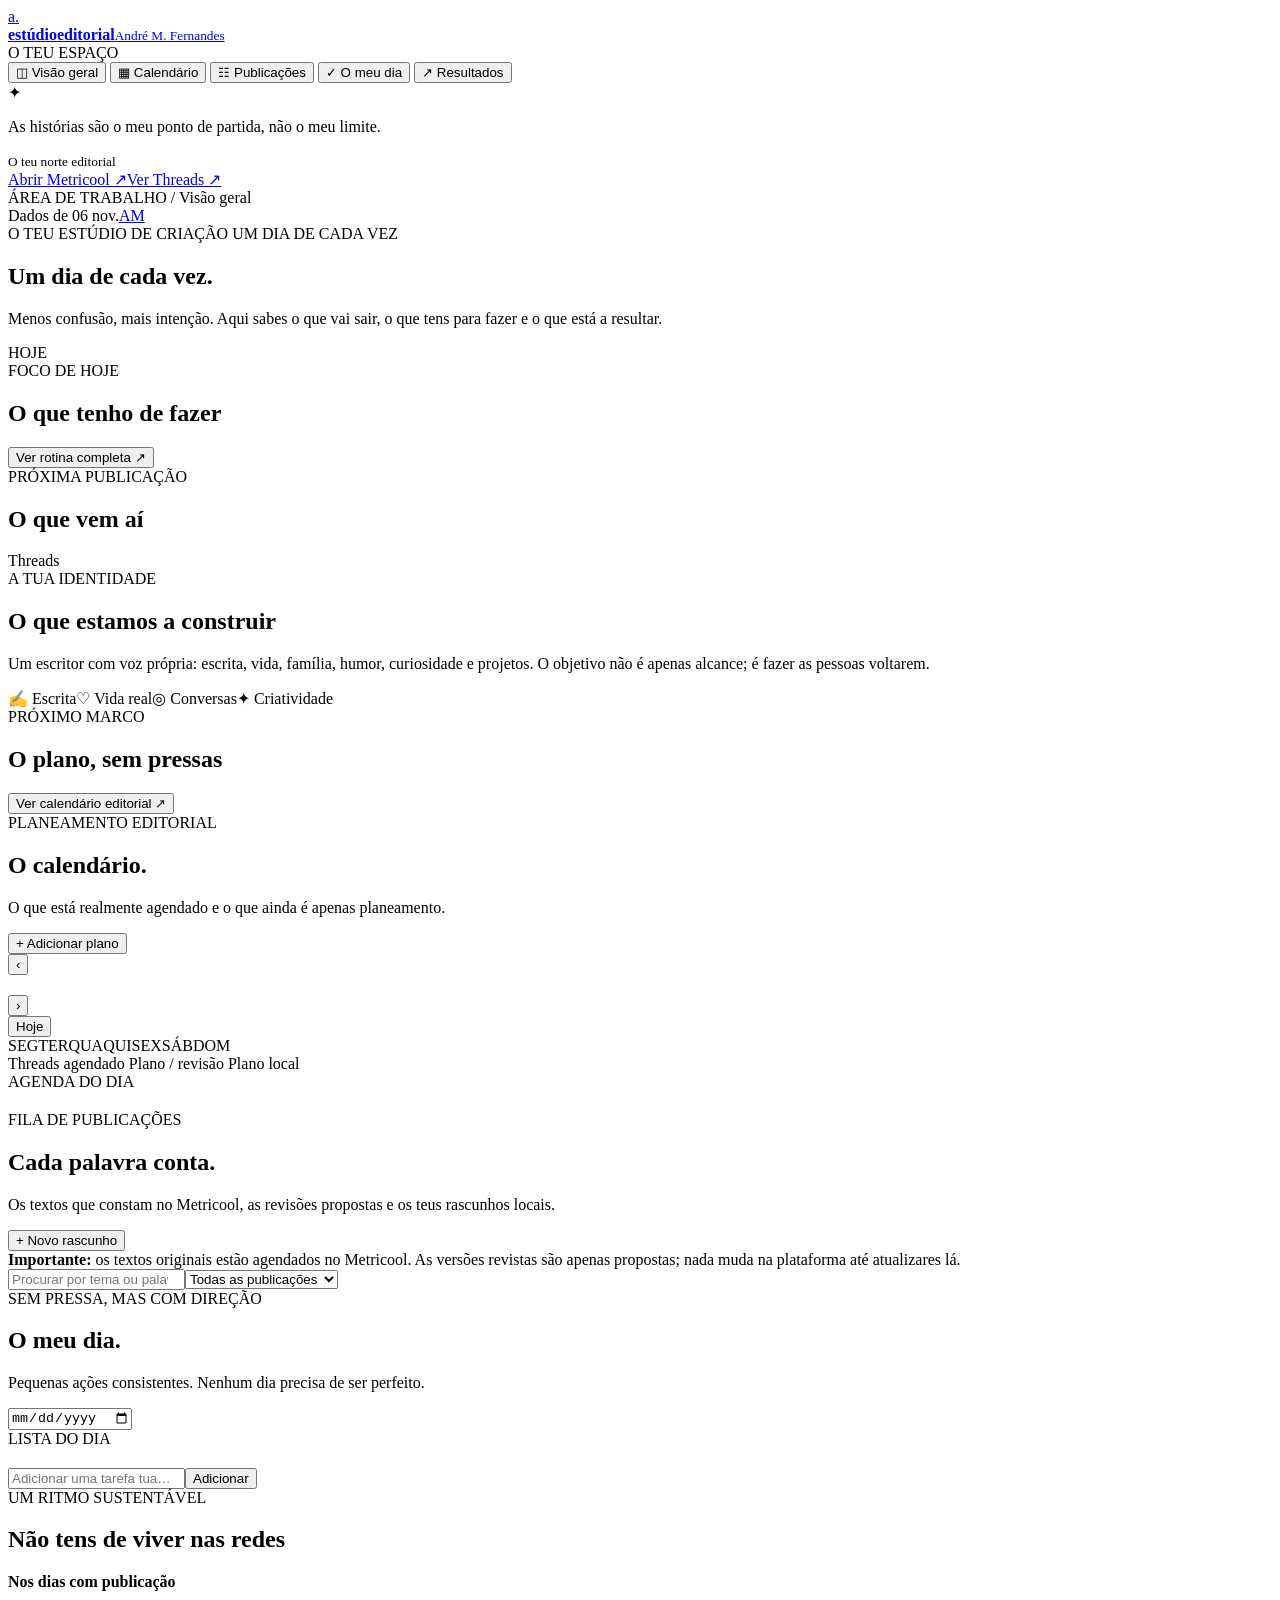
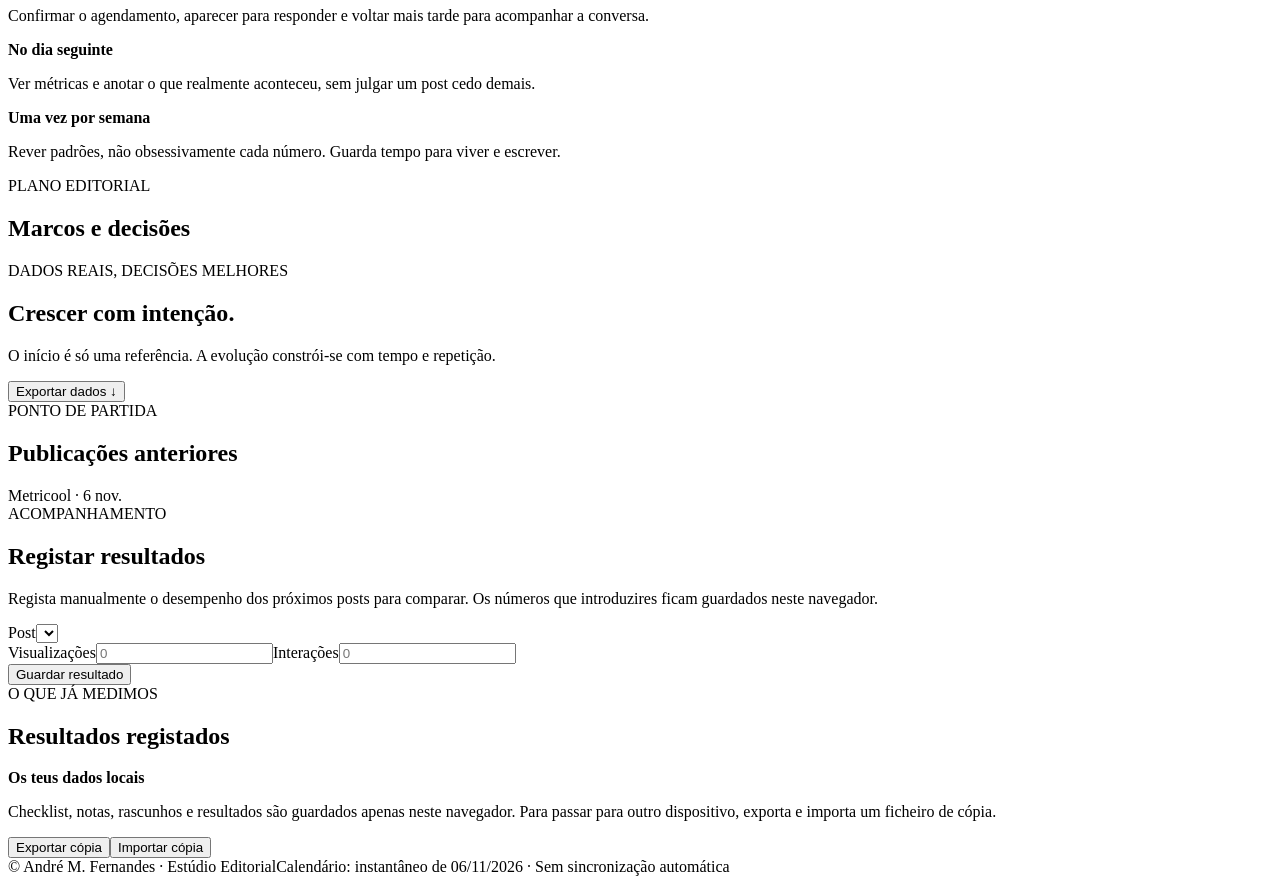
==== editorial/index.html @ ea798ae0 "feat(editorial): criar painel editorial responsivo" ====
<!doctype html>
<html lang="pt-PT">
<head>
  <meta charset="utf-8">
  <meta name="viewport" content="width=device-width, initial-scale=1, viewport-fit=cover">
  <meta name="theme-color" content="#f6f4ef">
  <meta name="description" content="Painel editorial de André M. Fernandes: calendário, publicações do Threads, rotinas e resultados.">
  <title>Estúdio Editorial · André M. Fernandes</title>
  <link rel="stylesheet" href="style.css">
  <script defer src="data.js"></script>
  <script defer src="app.js"></script>
</head>
<body>
  <div class="app-shell">
    <aside class="sidebar" aria-label="Navegação principal">
      <a class="brand" href="#inicio" aria-label="Estúdio Editorial, início">
        <div class="brand-mark">a<span>.</span></div>
        <span><strong>estúdio<span class="brand-dim">editorial</span></strong><small>André M. Fernandes</small></span>
      </a>
      <div class="nav-label">O TEU ESPAÇO</div>
      <nav class="side-nav">
        <button class="nav-link active" data-view="inicio"><span>◫</span> Visão geral</button>
        <button class="nav-link" data-view="calendario"><span>▦</span> Calendário</button>
        <button class="nav-link" data-view="publicacoes"><span>☷</span> Publicações</button>
        <button class="nav-link" data-view="rotina"><span>✓</span> O meu dia</button>
        <button class="nav-link" data-view="resultados"><span>↗</span> Resultados</button>
      </nav>
      <div class="sidebar-note"><span class="note-symbol">✦</span><p>As histórias são o meu ponto de partida, não o meu limite.</p><small>O teu norte editorial</small></div>
      <div class="sidebar-footer"><a href="https://app.metricool.com/" target="_blank" rel="noopener noreferrer">Abrir Metricool ↗</a><a href="https://www.threads.com/@andre.f.m.fernandes" target="_blank" rel="noopener noreferrer">Ver Threads ↗</a></div>
    </aside>
    <div class="workspace">
      <header class="topbar">
        <div class="crumb"><span class="crumb-dot"></span> ÁREA DE TRABALHO <span class="slash">/</span> <span id="crumb-current">Visão geral</span></div>
        <div class="top-actions"><span class="tiny-status"><span class="status-dot"></span> Dados de 06 nov.</span><a class="mini-avatar" href="https://www.threads.com/@andre.f.m.fernandes" aria-label="Abrir perfil Threads" target="_blank" rel="noopener noreferrer">AM</a></div>
      </header>
      <main id="main">
        <section class="view active" id="view-inicio" aria-labelledby="title-home">
          <div class="eyebrow">O TEU ESTÚDIO DE CRIAÇÃO <span class="eyebrow-line"></span> UM DIA DE CADA VEZ</div>
          <div class="heading-row"><div><h1 id="title-home">Um dia de cada vez<span class="period">.</span></h1><p class="lede">Menos confusão, mais intenção. Aqui sabes o que vai sair, o que tens para fazer e o que está a resultar.</p></div><div class="date-badge" id="today-chip">HOJE</div></div>
          <div class="stats" id="home-stats"></div>
          <div class="dash-grid">
            <section class="panel daily-panel"><div class="panel-head"><div><span class="eyebrow small">FOCO DE HOJE</span><h2>O que tenho de fazer</h2></div><button class="text-action" data-goto="rotina">Ver rotina completa ↗</button></div><div id="home-tasks" class="task-list"></div></section>
            <section class="panel next-panel"><div class="panel-head"><div><span class="eyebrow small">PRÓXIMA PUBLICAÇÃO</span><h2>O que vem aí</h2></div><span class="pill" id="next-state">Threads</span></div><div id="next-post"></div></section>
          </div>
          <div class="dash-grid bottom">
            <section class="panel"><div class="panel-head"><div><span class="eyebrow small">A TUA IDENTIDADE</span><h2>O que estamos a construir</h2></div></div><p class="panel-text">Um escritor com voz própria: escrita, vida, família, humor, curiosidade e projetos. O objetivo não é apenas alcance; é fazer as pessoas voltarem.</p><div class="pill-list"><span class="soft-pill">✍️ Escrita</span><span class="soft-pill">♡ Vida real</span><span class="soft-pill">◎ Conversas</span><span class="soft-pill">✦ Criatividade</span></div></section>
            <section class="panel"><div class="panel-head"><div><span class="eyebrow small">PRÓXIMO MARCO</span><h2>O plano, sem pressas</h2></div></div><div id="home-milestone"></div><button class="text-action bottom-link" data-goto="calendario">Ver calendário editorial ↗</button></section>
          </div>
        </section>
        <section class="view" id="view-calendario" aria-labelledby="title-calendar">
          <div class="eyebrow">PLANEAMENTO EDITORIAL</div><div class="heading-row"><div><h1 id="title-calendar">O calendário<span class="period">.</span></h1><p class="lede">O que está realmente agendado e o que ainda é apenas planeamento.</p></div><button class="primary-btn" data-action="new-event">+ Adicionar plano</button></div>
          <div class="calendar-shell"><div class="calendar-main panel"><div class="calendar-head"><div><button class="icon-btn" data-action="prev-month" aria-label="Mês anterior">‹</button><h2 id="month-title"></h2><button class="icon-btn" data-action="next-month" aria-label="Mês seguinte">›</button></div><button class="outline-btn" data-action="go-today">Hoje</button></div><div class="weekdays"><span>SEG</span><span>TER</span><span>QUA</span><span>QUI</span><span>SEX</span><span>SÁB</span><span>DOM</span></div><div id="calendar-grid" class="calendar-grid"></div><div class="legend"><span><i class="legend-dot blue"></i> Threads agendado</span><span><i class="legend-dot gold"></i> Plano / revisão</span><span><i class="legend-dot green"></i> Plano local</span></div></div><aside class="panel day-aside"><div class="eyebrow small">AGENDA DO DIA</div><h2 id="selected-date-title"></h2><div id="selected-date-events"></div></aside></div>
        </section>
        <section class="view" id="view-publicacoes" aria-labelledby="title-posts">
          <div class="eyebrow">FILA DE PUBLICAÇÕES</div><div class="heading-row"><div><h1 id="title-posts">Cada palavra conta<span class="period">.</span></h1><p class="lede">Os textos que constam no Metricool, as revisões propostas e os teus rascunhos locais.</p></div><button class="primary-btn" data-action="new-post">+ Novo rascunho</button></div>
          <div class="notice"><strong>Importante:</strong> os textos originais estão agendados no Metricool. As versões revistas são apenas propostas; nada muda na plataforma até atualizares lá.</div>
          <div class="toolbar"><input id="post-search" type="search" placeholder="Procurar por tema ou palavra…" aria-label="Pesquisar publicações"><select id="post-filter" aria-label="Filtrar publicações"><option value="all">Todas as publicações</option><option value="review">Com revisão proposta</option><option value="escrita">Escrita</option><option value="vida">Vida e relações</option><option value="debate">Debate</option><option value="livros">Livros</option><option value="familia">Família</option><option value="local">Planeamento local</option></select></div>
          <div id="post-list" class="posts-list"></div>
        </section>
        <section class="view" id="view-rotina" aria-labelledby="title-routine">
          <div class="eyebrow">SEM PRESSA, MAS COM DIREÇÃO</div><div class="heading-row"><div><h1 id="title-routine">O meu dia<span class="period">.</span></h1><p class="lede">Pequenas ações consistentes. Nenhum dia precisa de ser perfeito.</p></div><input type="date" id="routine-date" aria-label="Escolher data"></div>
          <div class="dash-grid"><section class="panel"><div class="panel-head"><div><span class="eyebrow small">LISTA DO DIA</span><h2 id="routine-day-title"></h2></div><span class="pill" id="routine-progress"></span></div><div id="routine-tasks" class="task-list"></div><form id="extra-task-form" class="inline-form"><input required id="extra-task" maxlength="120" placeholder="Adicionar uma tarefa tua…" aria-label="Nova tarefa"><button type="submit">Adicionar</button></form></section><section class="panel"><div class="panel-head"><div><span class="eyebrow small">UM RITMO SUSTENTÁVEL</span><h2>Não tens de viver nas redes</h2></div></div><div class="routine-tip"><strong>Nos dias com publicação</strong><p>Confirmar o agendamento, aparecer para responder e voltar mais tarde para acompanhar a conversa.</p></div><div class="routine-tip"><strong>No dia seguinte</strong><p>Ver métricas e anotar o que realmente aconteceu, sem julgar um post cedo demais.</p></div><div class="routine-tip"><strong>Uma vez por semana</strong><p>Rever padrões, não obsessivamente cada número. Guarda tempo para viver e escrever.</p></div></section></div>
          <section class="panel milestone-panel"><div class="panel-head"><div><span class="eyebrow small">PLANO EDITORIAL</span><h2>Marcos e decisões</h2></div></div><div id="milestones" class="timeline"></div></section>
        </section>
        <section class="view" id="view-resultados" aria-labelledby="title-results">
          <div class="eyebrow">DADOS REAIS, DECISÕES MELHORES</div><div class="heading-row"><div><h1 id="title-results">Crescer com intenção<span class="period">.</span></h1><p class="lede">O início é só uma referência. A evolução constrói-se com tempo e repetição.</p></div><button class="outline-btn" data-action="export-backup">Exportar dados ↓</button></div>
          <div class="stats" id="result-stats"></div>
          <div class="dash-grid"><section class="panel"><div class="panel-head"><div><span class="eyebrow small">PONTO DE PARTIDA</span><h2>Publicações anteriores</h2></div><span class="pill">Metricool · 6 nov.</span></div><div id="historical-chart" class="mini-chart"></div></section><section class="panel"><div class="panel-head"><div><span class="eyebrow small">ACOMPANHAMENTO</span><h2>Registar resultados</h2></div></div><p class="panel-text">Regista manualmente o desempenho dos próximos posts para comparar. Os números que introduzires ficam guardados neste navegador.</p><form id="results-form" class="results-form"><label>Post<select id="result-post" required></select></label><div class="form-grid"><label>Visualizações<input id="result-views" type="number" min="0" step="1" placeholder="0"></label><label>Interações<input id="result-interactions" type="number" min="0" step="1" placeholder="0"></label></div><button class="primary-btn" type="submit">Guardar resultado</button></form></section></div>
          <section class="panel milestone-panel"><div class="panel-head"><div><span class="eyebrow small">O QUE JÁ MEDIMOS</span><h2>Resultados registados</h2></div></div><div id="manual-results" class="manual-results"></div></section>
          <div class="privacy-row"><div><strong>Os teus dados locais</strong><p>Checklist, notas, rascunhos e resultados são guardados apenas neste navegador. Para passar para outro dispositivo, exporta e importa um ficheiro de cópia.</p></div><div class="privacy-actions"><button class="outline-btn" data-action="export-backup">Exportar cópia</button><button class="outline-btn" data-action="import-backup">Importar cópia</button><input type="file" accept="application/json,.json" id="import-file" hidden></div></div>
        </section>
      </main>
      <footer class="footer"><span>© André M. Fernandes · Estúdio Editorial</span><span>Calendário: instantâneo de 06/11/2026 · Sem sincronização automática</span></footer>
    </div>
  </div>
  <div id="modal" class="modal-backdrop" hidden><div class="modal-card" role="dialog" aria-modal="true" aria-labelledby="modal-title"><button class="modal-close" data-action="close-modal" aria-label="Fechar">×</button><div id="modal-content"></div></div></div>
  <div id="toast" class="toast" role="status" aria-live="polite"></div>
</body>
</html>
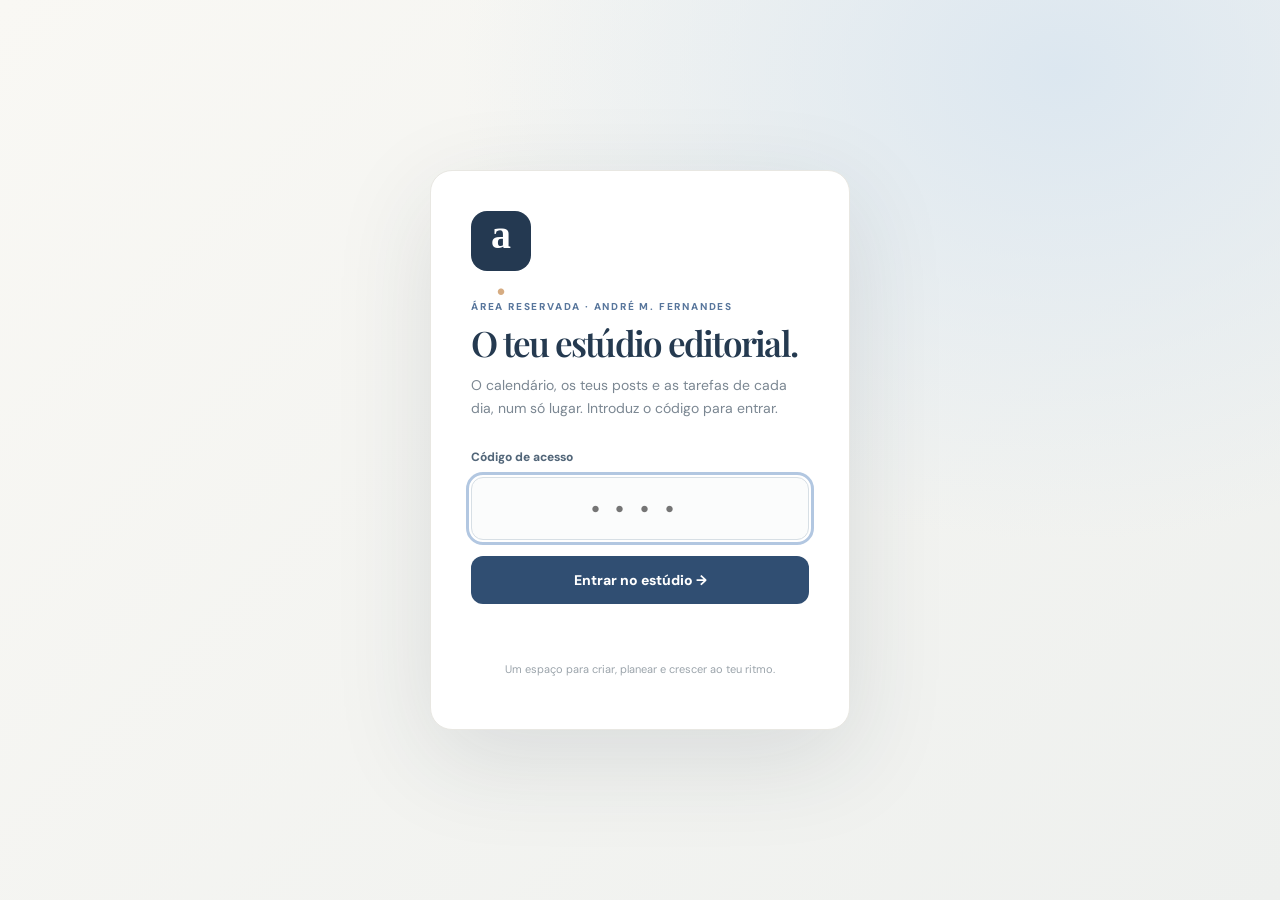
==== commit 71112ddb: "feat(editorial): colocar ecrã de entrada com PIN" ====
--- a/editorial/index.html
+++ b/editorial/index.html
@@ -6,11 +6,27 @@
   <meta name="theme-color" content="#f6f4ef">
   <meta name="description" content="Painel editorial de André M. Fernandes: calendário, publicações do Threads, rotinas e resultados.">
   <title>Estúdio Editorial · André M. Fernandes</title>
+  <meta name="robots" content="noindex,nofollow,noarchive">
   <link rel="stylesheet" href="style.css">
-  <script defer src="data.js"></script>
-  <script defer src="app.js"></script>
+  <link rel="stylesheet" href="access.css">
+  <script defer src="access.js"></script>
 </head>
 <body>
+  <div id="access-screen" class="access-screen">
+    <div class="access-card">
+      <div class="access-logo" aria-hidden="true">a<span>.</span></div>
+      <div class="access-overline">ÁREA RESERVADA · ANDRÉ M. FERNANDES</div>
+      <h1>O teu estúdio editorial.</h1>
+      <p class="access-description">O calendário, os teus posts e as tarefas de cada dia, num só lugar. Introduz o código para entrar.</p>
+      <form id="access-form" class="access-form">
+        <label for="access-pin">Código de acesso</label>
+        <input id="access-pin" type="password" inputmode="numeric" pattern="[0-9]{4}" maxlength="4" minlength="4" autocomplete="off" required aria-describedby="access-error" placeholder="••••">
+        <button id="access-submit" type="submit">Entrar no estúdio →</button>
+      </form>
+      <p id="access-error" class="access-error" role="status" aria-live="polite"></p>
+      <p class="access-footnote">Um espaço para criar, planear e crescer ao teu ritmo.</p>
+    </div>
+  </div>
   <div class="app-shell">
     <aside class="sidebar" aria-label="Navegação principal">
       <a class="brand" href="#inicio" aria-label="Estúdio Editorial, início">
--- a/editorial/style.css
+++ b/editorial/style.css
@@ -0,0 +1,7 @@
+@import url('https://fonts.googleapis.com/css2?family=DM+Sans:wght@400;500;600;700;800&family=Playfair+Display:wght@500;600;700&display=swap');
+:root{--bg:#f6f4ef;--paper:#fff;--ink:#202b37;--muted:#77808a;--line:#e8e7e2;--blue:#45669e;--blue-soft:#eaf0f8;--mint:#dceee7;--green:#34836e;--gold:#c98b4f;--gold-bg:#fbefdf;--shadow:0 10px 34px rgba(31,40,49,.04);color-scheme:light}
+*{box-sizing:border-box}html{scroll-behavior:smooth}body{margin:0;background:var(--bg);color:var(--ink);font:15px/1.52 'DM Sans',-apple-system,BlinkMacSystemFont,'Segoe UI',sans-serif}a{color:inherit}button,input,textarea,select{font:inherit}button{cursor:pointer}button:disabled{cursor:not-allowed;opacity:.55}button:focus-visible,input:focus-visible,textarea:focus-visible,select:focus-visible,a:focus-visible{outline:3px solid #96b5ed;outline-offset:3px}input,textarea,select{min-width:0}h1,h2,h3,p{margin-top:0}h1{font-family:'Playfair Display',Georgia,serif;font-weight:600;font-size:clamp(2.6rem,5.7vw,4.3rem);letter-spacing:-.055em;line-height:1.12;margin-bottom:17px}h2{font-family:'Playfair Display',Georgia,serif;letter-spacing:-.027em;font-size:1.42rem;font-weight:600;margin:5px 0 0}.app-shell{display:flex;min-height:100vh}.sidebar{position:sticky;top:0;width:248px;flex:0 0 248px;height:100vh;display:flex;flex-direction:column;background:#fefdfb;border-right:1px solid var(--line);padding:33px 20px 22px}.brand{display:flex;align-items:center;gap:12px;text-decoration:none;margin:0 3px 57px}.brand-mark{font:700 33px/1 Georgia,serif;background:#23374e;color:white;width:49px;height:49px;display:grid;place-items:center;border-radius:13px;letter-spacing:-.05em}.brand-mark span{color:#e7b289}.brand strong{display:block;font-size:15px;letter-spacing:-.06em}.brand-dim{font-weight:500;color:var(--blue)}.brand small{display:block;color:var(--muted);font-size:11px;letter-spacing:.01em;margin-top:3px}.nav-label,.eyebrow{color:#53729f;font-size:10px;font-weight:800;letter-spacing:.17em}.nav-label{margin:0 12px 12px;color:#a4a7ac}.side-nav{display:grid;gap:6px}.nav-link{border:0;background:transparent;color:#74808d;text-align:left;display:flex;align-items:center;gap:14px;padding:14px 15px;border-radius:12px;font-weight:700;font-size:13px}.nav-link span{font-size:18px;font-weight:400;width:20px;text-align:center}.nav-link:hover{background:#f1f4f8;color:var(--ink)}.nav-link.active{background:#eaf0f8;color:#30558a}.sidebar-note{margin-top:auto;background:#edf2f5;border-radius:16px;padding:21px 19px;color:#4b6077}.note-symbol{font-size:24px;color:#5076a0}.sidebar-note p{font-family:Georgia,serif;font-style:italic;line-height:1.45;font-size:15px;margin:10px 0 8px}.sidebar-note small{font-size:11px;color:#728397}.sidebar-footer{display:grid;gap:10px;margin:21px 6px 0}.sidebar-footer a{font-size:12px;color:#61768d;text-decoration:none}.workspace{flex:1;min-width:0}.topbar{height:78px;background:rgba(255,255,255,.7);border-bottom:1px solid var(--line);display:flex;align-items:center;justify-content:space-between;padding:0 clamp(25px,5vw,60px)}.crumb{font-size:11px;letter-spacing:.09em;font-weight:800;color:#758493;display:flex;align-items:center;gap:12px}.crumb-dot,.status-dot{display:inline-block;background:#6f9c7d;width:7px;height:7px;border-radius:100%}.slash{color:#bcc5ce}.top-actions{display:flex;align-items:center;gap:17px}.tiny-status{font-size:11px;color:#8c97a3;display:flex;gap:7px;align-items:center}.mini-avatar{display:grid;place-items:center;width:36px;height:36px;border-radius:100%;background:#22384f;color:#fff;font-weight:800;font-size:10px;text-decoration:none;letter-spacing:.08em}main{max-width:1510px;margin:0 auto;padding:44px clamp(22px,4.4vw,61px) 54px;min-height:calc(100vh - 142px)}.view{display:none}.view.active{display:block;animation:appear .26s ease both}@keyframes appear{from{opacity:0;transform:translateY(7px)}to{opacity:1;transform:translateY(0)}}.eyebrow{display:flex;align-items:center;gap:10px}.eyebrow-line{width:25px;height:1px;background:#aabbd1}.eyebrow.small{font-size:10px;letter-spacing:.13em}.heading-row{display:flex;align-items:flex-end;justify-content:space-between;gap:25px;margin:23px 0 31px}.heading-row h1{margin-bottom:10px}.period{color:#be8d65}.lede{color:var(--muted);font-size:14px;max-width:660px;line-height:1.7;margin-bottom:0}.date-badge{border-radius:100px;background:white;border:1px solid var(--line);font-size:11px;letter-spacing:.07em;color:#586d81;padding:11px 17px;font-weight:800;white-space:nowrap}.stats{display:grid;grid-template-columns:repeat(4,minmax(0,1fr));gap:14px;margin:0 0 22px}.stat{background:#fff;border:1px solid var(--line);border-radius:17px;padding:21px 22px;min-height:120px;box-shadow:var(--shadow)}.stat .stat-top{font-size:11px;color:var(--muted);font-weight:700;margin-bottom:11px;display:flex;align-items:center;gap:7px}.stat b{font-family:'Playfair Display',Georgia,serif;font-size:32px;letter-spacing:-.05em;font-weight:600;line-height:1.15}.stat small{font-size:10px;color:#98a0aa;display:block;margin-top:8px}.stat .star{color:#c98b4f}.dash-grid{display:grid;grid-template-columns:minmax(0,1.25fr) minmax(0,1fr);gap:19px;margin-bottom:19px}.dash-grid.bottom{grid-template-columns:repeat(2,minmax(0,1fr))}.panel{border:1px solid var(--line);background:#fff;border-radius:18px;padding:25px 27px;box-shadow:var(--shadow);min-width:0}.panel-head{display:flex;align-items:center;justify-content:space-between;gap:10px;margin-bottom:22px}.panel-head h2{line-height:1.28}.text-action{color:#456fa7;border:0;background:transparent;font-size:12px;font-weight:800;white-space:nowrap;padding:0}.text-action:hover{text-decoration:underline}.panel-text{color:#6e7781;font-size:13px;line-height:1.8;margin:0 0 15px}.pill-list{display:flex;flex-wrap:wrap;gap:7px}.soft-pill{background:#f3f4f3;color:#64727c;border-radius:30px;padding:7px 10px;font-size:11px;font-weight:700}.task-list{display:grid;gap:8px}.task{display:flex;align-items:flex-start;gap:11px;padding:12px 9px;border-bottom:1px solid #f0f0ed}.task:last-child{border-bottom:0}.task input[type=checkbox]{appearance:none;width:20px;height:20px;flex:0 0 20px;border:1.5px solid #c3cbd1;border-radius:6px;margin:1px 0 0;cursor:pointer;display:grid;place-items:center}.task input:checked{background:#527b74;border-color:#527b74}.task input:checked:after{content:'✓';color:white;font-size:13px;font-weight:900}.task label{cursor:pointer;flex:1;min-width:0}.task .task-title{font-weight:700;font-size:13px;line-height:1.45}.task.checked .task-title{text-decoration:line-through;color:#9ba5ad}.task .task-meta{display:block;font-size:11px;color:#9aa3ac;margin-top:4px}.task-remove{border:0;background:none;color:#b5a7a0;font-size:17px}.pill{background:#edf2f8;border-radius:100px;padding:6px 11px;color:#4e6b92;font-size:10px;font-weight:800;letter-spacing:.035em;white-space:nowrap}.pill.gold{background:var(--gold-bg);color:#a76d33}.pill.green{background:#e3f3eb;color:#487f68}.next-label{color:#9099a1;font-size:11px;font-weight:800;letter-spacing:.08em;text-transform:uppercase}.next-title{font-size:24px;font-family:'Playfair Display',Georgia,serif;line-height:1.25;font-weight:600;margin:8px 0 12px}.next-quote{border-left:3px solid #d8c0a7;padding:3px 0 3px 16px;color:#637182;font-family:Georgia,serif;font-size:14px;line-height:1.7;white-space:pre-line;max-height:130px;overflow:hidden;margin:16px 0}.next-actions{display:flex;flex-wrap:wrap;gap:10px;margin-top:22px}.primary-btn,.outline-btn,.subtle-btn{border-radius:10px;display:inline-flex;justify-content:center;align-items:center;gap:7px;padding:11px 15px;font-size:12px;font-weight:800;text-decoration:none;transition:transform .15s,background .15s}.primary-btn{border:1px solid #314e73;background:#314e73;color:#fff}.primary-btn:hover{background:#233f61;transform:translateY(-1px)}.outline-btn{border:1px solid #d6dfe7;background:white;color:#4c6483}.outline-btn:hover{background:#f0f5fb}.subtle-btn{border:0;background:#edf2f7;color:#355b82}.milestone-date{font-size:11px;font-weight:800;color:#b3875e;text-transform:uppercase;letter-spacing:.08em}.milestone-title{font-size:18px;font-family:'Playfair Display',Georgia,serif;margin:6px 0}.milestone-desc{font-size:12px;line-height:1.7;color:#78828c}.bottom-link{margin-top:15px}.footer{border-top:1px solid var(--line);display:flex;justify-content:space-between;gap:15px;padding:18px clamp(22px,4.4vw,61px);font-size:10px;color:#a1a7ad}.calendar-shell{display:grid;grid-template-columns:minmax(0,1.55fr) minmax(270px,.8fr);gap:19px}.calendar-main{padding:23px}.calendar-head{display:flex;align-items:center;justify-content:space-between;margin-bottom:23px}.calendar-head>div{display:flex;align-items:center;gap:11px}.calendar-head h2{font:600 23px 'Playfair Display',Georgia,serif;min-width:180px;text-transform:capitalize;text-align:center;margin:0}.icon-btn{height:34px;width:34px;border:1px solid var(--line);border-radius:8px;background:#fff;font-size:24px;color:#647181}.weekdays,.calendar-grid{display:grid;grid-template-columns:repeat(7,minmax(0,1fr));gap:7px}.weekdays{margin-bottom:11px}.weekdays span{text-align:center;font-size:10px;font-weight:800;color:#a2a9b0;letter-spacing:.05em}.cal-day{min-height:95px;padding:10px 9px;border:1px solid #eceded;border-radius:10px;background:#fff;text-align:left;display:flex;flex-direction:column;align-items:flex-start;gap:5px;min-width:0;color:#303e4b}.cal-day:hover{background:#f8fafe;border-color:#bacbe3}.cal-day.selected{border:2px solid #5e82b1;background:#f0f5fb;padding:9px 8px}.cal-day.outside{opacity:.28}.cal-day.today .cal-number{background:#2d527e;color:#fff}.cal-number{font-size:12px;font-weight:800;min-width:24px;height:24px;padding:3px 4px;text-align:center;border-radius:7px}.cal-event{font-size:10px;font-weight:750;padding:4px 5px;border-radius:5px;max-width:100%;overflow:hidden;text-overflow:ellipsis;white-space:nowrap}.cal-event.post{background:#e5eef8;color:#426d9e}.cal-event.plan{background:#fff1e2;color:#a67742}.cal-event.local{background:#e0f1e8;color:#438065}.legend{display:flex;align-items:center;gap:18px;flex-wrap:wrap;margin:17px 0 0;color:#85919b;font-size:10px}.legend>span{display:flex;align-items:center;gap:6px}.legend-dot{width:8px;height:8px;border-radius:50%;display:block}.legend-dot.blue{background:#7195c4}.legend-dot.gold{background:#e0ac71}.legend-dot.green{background:#70a994}.day-aside h2{font-size:24px;margin:10px 0 23px;text-transform:capitalize}.day-event{border-top:1px solid #eee;padding:16px 0;display:grid;gap:8px}.day-event:first-of-type{border-top:0}.day-event strong{font-size:13px}.day-event small{color:#8894a0;font-size:11px}.day-event p{font-size:12px;line-height:1.6;color:#7a838d;margin:0}.day-event button{justify-self:start}.day-empty{font-size:12px;color:#929da5;line-height:1.8}.notice{border:1px solid #ecdfc8;background:#fff7eb;color:#816c51;border-radius:11px;padding:12px 16px;margin-bottom:18px;font-size:12px;line-height:1.65}.toolbar{display:flex;gap:10px;margin:17px 0}.toolbar input,.toolbar select{border:1px solid #e1e5e7;background:white;border-radius:10px;padding:12px 13px;outline:0;color:#445363;font-size:12px}.toolbar input{flex:1}.toolbar select{width:235px}.posts-list{display:grid;grid-template-columns:repeat(2,minmax(0,1fr));gap:13px}.post-card{background:#fff;border:1px solid var(--line);border-radius:15px;padding:20px;display:flex;flex-direction:column;min-width:0;min-height:222px;box-shadow:var(--shadow)}.post-top{display:flex;align-items:center;justify-content:space-between;gap:10px;font-size:10px;font-weight:800;color:#8b98a5;letter-spacing:.04em}.post-category{color:#a97745;background:#fbf1e6;padding:5px 8px;border-radius:6px;letter-spacing:0}.post-card h3{font-size:18px;margin:13px 0 9px;font-family:'Playfair Display',Georgia,serif;line-height:1.3}.post-excerpt{font-size:12px;line-height:1.72;color:#7b838d;display:-webkit-box;-webkit-line-clamp:3;-webkit-box-orient:vertical;overflow:hidden;white-space:pre-line;margin:0}.post-bottom{margin-top:auto;display:flex;align-items:center;justify-content:space-between;gap:10px;padding-top:21px}.review-tag{font-size:10px;color:#a77442}.view-btn{border:0;background:transparent;font-weight:800;font-size:11px;color:#4c6ea0}.empty{padding:32px 15px;text-align:center;color:#93a0aa;font-size:13px}.inline-form{display:flex;gap:8px;margin-top:18px}.inline-form input{flex:1;border:1px solid #e1e5e7;border-radius:9px;padding:10px 12px;font-size:12px}.inline-form button{background:#334f73;color:white;font-size:11px;border:0;border-radius:9px;font-weight:800;padding:10px}.routine-tip{padding:16px 0;border-bottom:1px solid #eff0ef}.routine-tip:last-child{border:0}.routine-tip strong{font-size:12px}.routine-tip p{font-size:12px;line-height:1.65;color:#79858e;margin:7px 0 0}.milestone-panel{margin-top:20px}.timeline{display:grid;gap:0}.timeline-item{display:grid;grid-template-columns:85px 1fr;gap:18px;padding:16px 0;border-bottom:1px solid #f0f0ef}.timeline-item:last-child{border:0}.timeline-item .milestone-date{font-size:11px}.timeline-item strong{font-size:13px}.timeline-item p{font-size:12px;color:#82909a;line-height:1.65;margin:6px 0 0}.mini-chart{display:grid;gap:14px}.chart-row{display:grid;grid-template-columns:135px 1fr 35px;gap:12px;align-items:center}.chart-row span{font-size:11px;color:#77838e;white-space:nowrap;overflow:hidden;text-overflow:ellipsis}.bar-bg{background:#edf1f4;height:12px;border-radius:20px;overflow:hidden}.bar-fill{background:linear-gradient(90deg,#7599c2,#345e8c);height:100%;border-radius:20px}.chart-row b{font-size:11px;text-align:right}.results-form{display:grid;gap:13px}.results-form label,.editor-form label{display:grid;gap:6px;font-size:11px;color:#586a7e;font-weight:800}.results-form input,.results-form select,.editor-form input,.editor-form textarea,.editor-form select{width:100%;border:1px solid #dfe6e8;border-radius:9px;padding:11px 12px;font-size:12px;background:white;color:#253d50;font-weight:500}.form-grid{display:grid;grid-template-columns:1fr 1fr;gap:10px}.results-form button{justify-self:start}.manual-results{display:grid;gap:10px}.manual-result{display:flex;align-items:center;justify-content:space-between;gap:12px;padding:11px 13px;border-radius:10px;background:#f6f8fa;font-size:12px}.manual-result span{color:#72808d}.privacy-row{margin:21px 0;display:flex;align-items:center;justify-content:space-between;gap:18px}.privacy-row strong{font-size:12px}.privacy-row p{font-size:11px;color:#86929d;max-width:600px;margin:6px 0}.privacy-actions{display:flex;gap:8px}.modal-backdrop{position:fixed;inset:0;z-index:30;background:rgba(26,39,52,.47);display:flex;align-items:center;justify-content:center;padding:20px;overflow:auto}.modal-backdrop[hidden]{display:none!important}.modal-card{position:relative;background:white;border-radius:18px;width:min(640px,100%);max-height:min(90vh,850px);overflow:auto;padding:30px;box-shadow:0 40px 90px #1b2f3e40}.modal-close{position:absolute;right:17px;top:12px;background:none;border:0;font-size:29px;color:#81909b}.modal-card h2{font-size:27px;margin:12px 30px 13px 0}.modal-card .post-full{white-space:pre-wrap;font-size:13px;line-height:1.85;color:#4c5a69;border:1px solid #edf0f0;border-radius:10px;background:#fafbf9;padding:17px;margin:15px 0}.modal-card .proposal{border-color:#dce6da;background:#f6fbf7}.modal-label{font-size:10px;font-weight:800;letter-spacing:.13em;color:#81909f;text-transform:uppercase}.modal-actions{display:flex;flex-wrap:wrap;gap:8px;margin-top:18px}.modal-card .editor-form{display:grid;gap:13px;margin-top:17px}.modal-card textarea{min-height:130px;resize:vertical}.modal-card .note-field{min-height:60px;margin-top:9px}.divider{height:1px;background:#eaebea;margin:22px 0}.toast{position:fixed;bottom:24px;right:25px;z-index:50;max-width:350px;background:#243f5d;color:white;box-shadow:0 12px 34px #253f5944;padding:12px 16px;border-radius:11px;font-size:12px;opacity:0;pointer-events:none;transform:translateY(12px);transition:opacity .2s,transform .2s}.toast.show{opacity:1;transform:translateY(0)}#routine-date{border:1px solid #e1e5e7;padding:10px;border-radius:9px;color:#465c6e;background:white}#home-milestone:empty{display:none}
+@media(max-width:1250px){.sidebar{width:218px;flex-basis:218px;padding:25px 14px}.brand{gap:9px}.panel{padding:22px}.stat{padding:18px}.dash-grid{grid-template-columns:1fr 1fr}.calendar-shell{grid-template-columns:1.5fr .85fr}.cal-day{min-height:80px}}
+@media(max-width:1050px){.sidebar{width:75px;flex-basis:75px;padding:23px 9px}.brand{margin:0 auto 50px}.brand>span,.nav-label,.nav-link:not(.active)~.any,.sidebar-note,.sidebar-footer{display:none}.brand-mark{width:46px;height:46px}.nav-link{font-size:0;justify-content:center;gap:0;padding:13px 5px}.nav-link span{font-size:21px}.stats{grid-template-columns:repeat(2,minmax(0,1fr))}.dash-grid{grid-template-columns:1fr}.calendar-shell{grid-template-columns:1fr}.day-aside{min-height:120px}}
+@media(max-width:700px){body{padding-bottom:70px}.sidebar{position:fixed;top:auto;left:0;right:0;bottom:0;width:100%;height:66px;z-index:20;border-right:0;border-top:1px solid var(--line);padding:5px 7px 8px;background:#fff;display:block}.brand,.sidebar-note,.sidebar-footer,.nav-label{display:none}.side-nav{display:flex;justify-content:space-around;gap:2px}.nav-link{display:flex;flex-direction:column;align-items:center;flex:1;gap:1px;font-size:9px;font-weight:700;padding:6px 2px;border-radius:8px;white-space:nowrap}.nav-link span{font-size:19px}.topbar{height:54px;padding:0 18px}.crumb{font-size:9px;gap:7px}.tiny-status{display:none}.mini-avatar{width:29px;height:29px}.workspace{width:100%}main{padding:24px 15px 45px}.heading-row{margin:18px 0 25px;gap:15px;align-items:flex-start;flex-direction:column}.heading-row h1{font-size:clamp(2.4rem,9vw,3.15rem);margin-bottom:8px}.lede{font-size:12px}.date-badge{align-self:flex-start}.stats{gap:9px;margin-bottom:14px}.stat{border-radius:12px;min-height:100px;padding:16px}.stat b{font-size:27px}.stat small{font-size:9px}.panel{border-radius:14px;padding:19px}.panel-head{align-items:start;gap:12px}.panel-head h2{font-size:1.29rem}.text-action{white-space:normal;max-width:125px;text-align:right;font-size:10px}.dash-grid,.dash-grid.bottom{grid-template-columns:1fr;gap:13px;margin-bottom:13px}.footer{display:block;text-align:center;padding:17px;font-size:9px}.footer span{display:block;margin:4px}.calendar-main{padding:13px}.calendar-head{margin-bottom:19px}.calendar-head h2{font-size:18px;min-width:150px}.calendar-grid,.weekdays{gap:3px}.cal-day{min-height:64px;padding:6px 3px;gap:3px;border-radius:7px}.cal-day.selected{padding:5px 2px}.cal-number{font-size:11px;min-width:21px;height:21px}.cal-event{font-size:0;width:7px;height:7px;padding:0;border-radius:50%}.legend{gap:12px}.posts-list{grid-template-columns:1fr}.post-card{min-height:190px}.toolbar{flex-direction:column}.toolbar select{width:100%}.privacy-row{flex-direction:column;align-items:flex-start}.privacy-actions{flex-wrap:wrap}.chart-row{grid-template-columns:100px 1fr 32px}.modal-card{padding:22px}.modal-backdrop{padding:10px}.sidebar .nav-link.active{background:#eaf0f8}.timeline-item{grid-template-columns:75px 1fr}}
+@media(prefers-reduced-motion:reduce){*,*::before,*::after{animation:none!important;transition:none!important;scroll-behavior:auto!important}}
--- a/editorial/access.css
+++ b/editorial/access.css
@@ -0,0 +1,21 @@
+.access-screen{position:fixed;inset:0;z-index:99;display:grid;place-items:center;padding:24px;background:radial-gradient(ellipse at 83% 8%,#dce7f0 0,transparent 40%),linear-gradient(135deg,#f9f8f4,#eef0ee)}
+.access-screen[hidden]{display:none!important}
+.access-card{width:min(100%,420px);background:#fff;border:1px solid #e8e7e2;border-radius:22px;box-shadow:0 28px 100px rgba(32,49,68,.12);padding:clamp(24px,5vw,40px)}
+.access-logo{width:60px;height:60px;border-radius:16px;display:grid;place-items:center;font:700 40px Georgia,serif;background:#243951;color:white;margin-bottom:28px}
+.access-logo span{color:#d6ac82}
+.access-overline{color:#58769c;font-weight:800;font-size:10px;letter-spacing:.18em;text-transform:uppercase;margin:0 0 10px}
+.access-card h1{font-family:'Playfair Display',Georgia,serif;font-size:35px;line-height:1.1;letter-spacing:-.05em;color:#253a50;margin:0 0 12px}
+.access-description{font-size:14px;line-height:1.6;color:#7b8792;margin:0 0 29px}
+.access-form{display:grid;gap:11px}
+.access-form label{font-size:12px;font-weight:800;color:#526679}
+.access-form input{width:100%;min-width:0;border:1px solid #d7dfe5;border-radius:12px;padding:15px;font:600 24px 'DM Sans',sans-serif;text-align:center;letter-spacing:.65em;color:#273e54;background:#fbfcfc}
+.access-form input:focus{outline:3px solid #b2c7e1;outline-offset:2px}
+.access-form button{font-weight:800;font-size:14px;color:#fff;background:#304e72;border:0;border-radius:12px;min-height:48px;margin-top:5px}
+.access-form button:hover{background:#243f61}
+.access-form button:disabled{opacity:.65;cursor:wait}
+.access-error{min-height:20px;color:#986348;font-size:12px;text-align:center;margin:15px 0 0}
+.access-footnote{color:#9ba4ab;font-size:11px;text-align:center;margin-top:22px}
+.lock-button{border:1px solid #dde4ea;border-radius:8px;padding:6px 11px;background:white;color:#56708b;font:700 11px 'DM Sans',sans-serif}
+.lock-button:hover{background:#eef4f9}
+body:not(.unlocked) .app-shell{display:none!important}
+@media(max-width:700px){.access-card{padding:28px 23px}.access-card h1{font-size:32px}.access-description{font-size:13px}}
